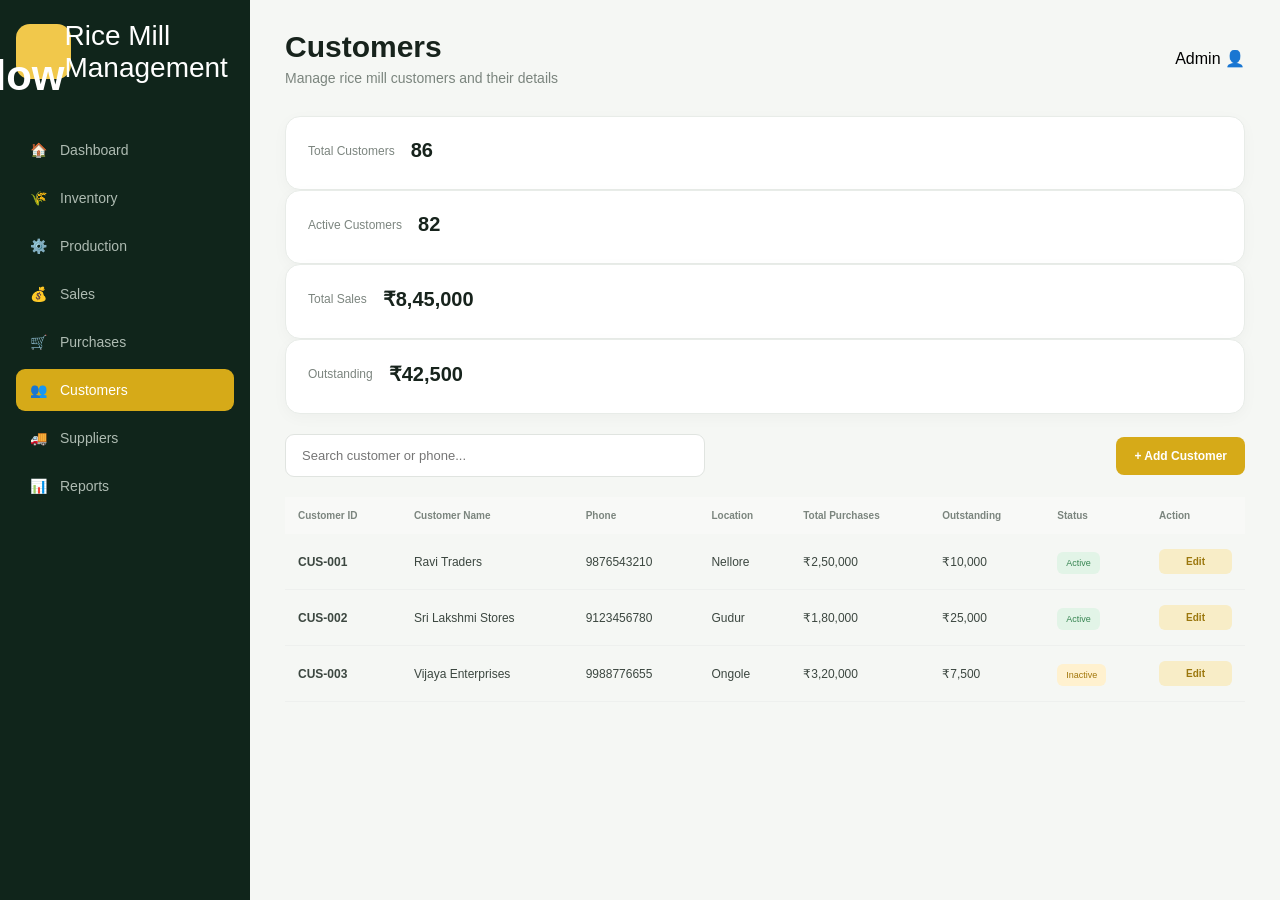
==== GrainFlow/pages/customers.html @ d4a40ebb "Add files via upload" ====
<!doctype html>
<html lang="en">
  <head>
    <meta charset="UTF-8" />
    <meta name="viewport" content="width=device-width, initial-scale=1.0" />

    <title>Customers - GrainFlow</title>

    <link rel="stylesheet" href="../CSS/style.css" />
  </head>

  <body>
    <!-- SIDEBAR -->
    <div class="sidebar">
      <div class="logo">
        <h2>🌾 GrainFlow</h2>
        <p>Rice Mill Management</p>
      </div>

      <nav class="sidebar-menu">
        <a href="../HTML/dashboard.html"> 🏠 <span>Dashboard</span> </a>

        <a href="../HTML/inventory.html"> 🌾 <span>Inventory</span> </a>

        <a href="production.html"> ⚙️ <span>Production</span> </a>

        <a href="sales.html"> 💰 <span>Sales</span> </a>

        <a href="purchases.html"> 🛒 <span>Purchases</span> </a>

        <a href="customers.html" class="active"> 👥 <span>Customers</span> </a>

        <a href="suppliers.html"> 🚚 <span>Suppliers</span> </a>

        <a href="reports.html"> 📊 <span>Reports</span> </a>
      </nav>
    </div>

    <!-- MAIN CONTENT -->
    <div class="main-content">
      <!-- TOPBAR -->
      <div class="topbar">
        <div>
          <h1>Customers</h1>
          <p>Manage rice mill customers and their details</p>
        </div>

        <div class="admin-profile">
          <span>Admin</span>
          👤
        </div>
      </div>

      <!-- SUMMARY -->
      <div class="stats-grid">
        <div class="stat-card">
          <p>Total Customers</p>
          <h2 id="totalCustomers">86</h2>
        </div>

        <div class="stat-card">
          <p>Active Customers</p>
          <h2 id="activeCustomers">82</h2>
        </div>

        <div class="stat-card">
          <p>Total Sales</p>
          <h2 id="customerSales">₹8,45,000</h2>
        </div>

        <div class="stat-card">
          <p>Outstanding</p>
          <h2 id="outstandingAmount">₹42,500</h2>
        </div>
      </div>

      <!-- ACTION BAR -->
      <div class="inventory-actions">
        <div class="search-box">
          <input
            type="text"
            id="customerSearch"
            placeholder="Search customer or phone..."
          />
        </div>

        <div class="action-buttons">
          <button class="add-stock-btn" onclick="openCustomerModal()">
            + Add Customer
          </button>
        </div>
      </div>

      <!-- CUSTOMER TABLE -->
      <div class="table-container">
        <table id="customerTable">
          <thead>
            <tr>
              <th>Customer ID</th>
              <th>Customer Name</th>
              <th>Phone</th>
              <th>Location</th>
              <th>Total Purchases</th>
              <th>Outstanding</th>
              <th>Status</th>
              <th>Action</th>
            </tr>
          </thead>

          <tbody>
            <tr>
              <td><strong>CUS-001</strong></td>
              <td>Ravi Traders</td>
              <td>9876543210</td>
              <td>Nellore</td>
              <td>₹2,50,000</td>
              <td>₹10,000</td>
              <td>
                <span class="status completed"> Active </span>
              </td>
              <td>
                <button class="edit-btn">Edit</button>
              </td>
            </tr>

            <tr>
              <td><strong>CUS-002</strong></td>
              <td>Sri Lakshmi Stores</td>
              <td>9123456780</td>
              <td>Gudur</td>
              <td>₹1,80,000</td>
              <td>₹25,000</td>
              <td>
                <span class="status completed"> Active </span>
              </td>
              <td>
                <button class="edit-btn">Edit</button>
              </td>
            </tr>

            <tr>
              <td><strong>CUS-003</strong></td>
              <td>Vijaya Enterprises</td>
              <td>9988776655</td>
              <td>Ongole</td>
              <td>₹3,20,000</td>
              <td>₹7,500</td>
              <td>
                <span class="status pending"> Inactive </span>
              </td>
              <td>
                <button class="edit-btn">Edit</button>
              </td>
            </tr>
          </tbody>
        </table>
      </div>
    </div>
  </body>
</html>
---- GrainFlow/CSS/style.css ----
* {
  margin: 0;
  padding: 0;
  box-sizing: border-box;
  font-family: Arial, sans-serif;
}

body {
  min-height: 100vh;
  background: #f5f7f4;
}

.login-container {
  display: flex;
  min-height: 100vh;
}

/* LEFT IMAGE */

.login-image {
  width: 55%;
  background-image: url("../images/grainflow.jpg");
  background-size: cover;
  background-position: center;
  position: relative;
}

.overlay {
  position: absolute;
  inset: 0;
  background: linear-gradient(90deg, rgba(0, 0, 0, 0.7), rgba(0, 0, 0, 0.2));

  display: flex;
  flex-direction: column;
  justify-content: center;
  padding: 60px;
  color: white;
}

.overlay h1 {
  font-size: 52px;
  margin-bottom: 12px;
}

.overlay p {
  font-size: 18px;
}

/* LOGIN BOX */

.login-box {
  width: 45%;
  background: white;

  display: flex;
  flex-direction: column;
  justify-content: center;

  padding: 70px;
}

.logo {
  width: 55px;
  height: 55px;

  display: flex;
  align-items: center;
  justify-content: center;

  background: #f1c84b;
  border-radius: 14px;

  font-size: 28px;
  margin-bottom: 25px;
}

.login-box h2 {
  font-size: 32px;
  color: #222;
  margin-bottom: 8px;
}

.subtitle {
  color: #777;
  margin-bottom: 35px;
}

/* FORM */

form label {
  display: block;
  margin-bottom: 8px;
  font-size: 14px;
  font-weight: 600;
  color: #333;
}

input[type="email"],
input[type="password"] {
  width: 100%;
  padding: 14px;

  border: 1px solid #ddd;
  border-radius: 8px;

  margin-bottom: 20px;
  outline: none;
}

input:focus {
  border-color: #d6a900;
}

.options {
  display: flex;
  justify-content: space-between;
  align-items: center;

  font-size: 13px;
  margin-bottom: 25px;
}

.remember {
  display: flex !important;
  gap: 6px;
  align-items: center;
  margin: 0 !important;
}

.options a {
  text-decoration: none;
  color: #b58b00;
}

button {
  width: 100%;
  padding: 14px;

  border: none;
  border-radius: 8px;

  background: #d6aa18;
  color: white;

  font-size: 16px;
  font-weight: bold;

  cursor: pointer;
}

button:hover {
  background: #b88f0c;
}

.footer-text {
  text-align: center;
  color: #999;
  font-size: 12px;
  margin-top: 35px;
}

/* MOBILE */

@media (max-width: 768px) {
  .login-container {
    flex-direction: column;
  }

  .login-image {
    width: 100%;
    height: 250px;
  }

  .login-box {
    width: 100%;
    padding: 40px 25px;
  }

  .overlay {
    padding: 30px;
  }

  .overlay h1 {
    font-size: 38px;
  }
}

/* =========================================
   GRAINFLOW DASHBOARD
   ========================================= */

.dashboard {
  display: flex;
  min-height: 100vh;
  background: #f5f7f4;
}

/* SIDEBAR */

.sidebar {
  width: 250px;
  min-height: 100vh;
  background: #10251b;
  color: white;
  padding: 24px 16px;
  display: flex;
  flex-direction: column;
  position: fixed;
  left: 0;
  top: 0;
  bottom: 0;
}

.brand {
  display: flex;
  align-items: center;
  gap: 12px;
  padding: 5px 10px 28px;
  border-bottom: 1px solid rgba(255, 255, 255, 0.1);
}

.brand-icon {
  width: 42px;
  height: 42px;
  background: #d6aa18;
  border-radius: 12px;
  display: flex;
  align-items: center;
  justify-content: center;
  font-size: 22px;
}

.brand h2 {
  font-size: 21px;
  margin: 0;
}

.brand span {
  display: block;
  color: #9ba99f;
  font-size: 9px;
  margin-top: 3px;
}

/* SIDEBAR MENU */

.sidebar-menu {
  margin-top: 25px;
}

.sidebar a {
  text-decoration: none;
  color: #aebbb2;
}

.sidebar-menu a,
.sidebar-bottom a {
  display: flex;
  align-items: center;
  gap: 13px;
  padding: 13px 14px;
  margin-bottom: 6px;
  border-radius: 9px;
  font-size: 14px;
  transition: 0.3s;
}

.sidebar-menu a:hover,
.sidebar-bottom a:hover,
.sidebar-menu a.active {
  background: #d6aa18;
  color: white;
}

.sidebar-bottom {
  margin-top: auto;
  border-top: 1px solid rgba(255, 255, 255, 0.1);
  padding-top: 15px;
}

/* MAIN CONTENT */

.main-content {
  margin-left: 250px;
  width: calc(100% - 250px);
  padding: 30px 35px;
}

/* TOP BAR */

.topbar {
  display: flex;
  justify-content: space-between;
  align-items: center;
  margin-bottom: 30px;
}

.topbar h1 {
  font-size: 30px;
  color: #17231c;
  margin-bottom: 6px;
}

.topbar p {
  color: #7b857e;
  font-size: 14px;
}

.profile {
  display: flex;
  align-items: center;
  gap: 10px;
}

.profile-icon {
  width: 43px;
  height: 43px;
  background: #d6aa18;
  border-radius: 50%;
  display: flex;
  align-items: center;
  justify-content: center;
  color: white;
  font-weight: bold;
}

.profile strong {
  display: block;
  font-size: 14px;
  color: #26332b;
}

.profile small {
  color: #89938d;
  font-size: 11px;
}

/* STAT CARDS */

.stats {
  display: grid;
  grid-template-columns: repeat(4, 1fr);
  gap: 18px;
  margin-bottom: 25px;
}

.stat-card {
  background: white;
  border-radius: 15px;
  padding: 22px;
  display: flex;
  align-items: center;
  gap: 16px;
  border: 1px solid #e8ece8;
  box-shadow: 0 4px 15px rgba(0, 0, 0, 0.03);
}

.stat-icon {
  width: 50px;
  height: 50px;
  border-radius: 12px;
  background: #f8edc7;
  display: flex;
  align-items: center;
  justify-content: center;
  font-size: 23px;
}

.stat-card p {
  color: #7c857f;
  font-size: 12px;
  margin-bottom: 5px;
}

.stat-card h2 {
  font-size: 20px;
  color: #17231c;
  margin-bottom: 5px;
}

.stat-card span {
  color: #4c9a68;
  font-size: 10px;
}

/* DASHBOARD GRID */

.dashboard-grid {
  display: grid;
  grid-template-columns: 1.5fr 1fr;
  gap: 20px;
  margin-bottom: 20px;
}

.panel {
  background: white;
  border: 1px solid #e8ece8;
  border-radius: 15px;
  padding: 22px;
  box-shadow: 0 4px 15px rgba(0, 0, 0, 0.03);
}

.panel-header {
  display: flex;
  justify-content: space-between;
  align-items: center;
  margin-bottom: 20px;
}

.panel-header h3 {
  color: #1d2b22;
  font-size: 17px;
  margin-bottom: 4px;
}

.panel-header p {
  color: #89938d;
  font-size: 11px;
}

.panel-header select {
  padding: 7px 12px;
  border: 1px solid #ddd;
  border-radius: 7px;
  background: white;
}

/* SIMPLE CHART */

.chart-placeholder {
  height: 220px;
  display: flex;
  align-items: end;
  justify-content: space-around;
  gap: 15px;
  padding: 20px 10px 5px;
  border-bottom: 1px solid #e5e8e5;
}

.bar {
  width: 11%;
  background: #d6aa18;
  border-radius: 7px 7px 0 0;
  position: relative;
  min-height: 40px;
}

.bar span {
  position: absolute;
  top: 100%;
  left: 50%;
  transform: translateX(-50%);
  margin-top: 8px;
  font-size: 10px;
  color: #8b948e;
}

.b1 {
  height: 45%;
}
.b2 {
  height: 60%;
}
.b3 {
  height: 52%;
}
.b4 {
  height: 75%;
}
.b5 {
  height: 65%;
}
.b6 {
  height: 88%;
}

/* LOW STOCK */

.alert-count {
  background: #f9e2df;
  color: #c44c42;
  width: 28px;
  height: 28px;
  border-radius: 50%;
  display: flex;
  align-items: center;
  justify-content: center;
  font-size: 12px;
  font-weight: bold;
}

.stock-item {
  display: flex;
  justify-content: space-between;
  align-items: center;
  padding: 14px 0;
  border-bottom: 1px solid #eef0ee;
}

.stock-item:last-child {
  border-bottom: none;
}

.stock-item strong {
  display: block;
  font-size: 13px;
  color: #27342c;
}

.stock-item small {
  display: block;
  color: #929a95;
  font-size: 10px;
  margin-top: 4px;
}

.danger,
.warning {
  padding: 6px 9px;
  border-radius: 6px;
  font-size: 9px;
}

.danger {
  background: #fce7e5;
  color: #c24b42;
}

.warning {
  background: #fff3d2;
  color: #a57a09;
}

/* TRANSACTIONS */

.transactions {
  margin-bottom: 30px;
}

.view-btn {
  border: none;
  background: #f8edc7;
  color: #9b770d;
  padding: 8px 13px;
  border-radius: 7px;
  cursor: pointer;
  font-size: 11px;
}

.table-container {
  overflow-x: auto;
}

table {
  width: 100%;
  border-collapse: collapse;
}

th {
  text-align: left;
  background: #f8f9f7;
  color: #7b857e;
  font-size: 10px;
  padding: 13px;
}

td {
  padding: 15px 13px;
  border-bottom: 1px solid #eef0ee;
  font-size: 12px;
  color: #3c4740;
}

.status {
  padding: 6px 9px;
  border-radius: 6px;
  font-size: 9px;
}

.completed {
  background: #e2f4e7;
  color: #398653;
}

.pending {
  background: #fff1cf;
  color: #a2760a;
}

/* RESPONSIVE */

@media (max-width: 1100px) {
  .stats {
    grid-template-columns: repeat(2, 1fr);
  }

  .dashboard-grid {
    grid-template-columns: 1fr;
  }
}

@media (max-width: 768px) {
  .sidebar {
    width: 70px;
    padding: 20px 10px;
  }

  .brand div:not(.brand-icon),
  .sidebar a span {
    display: none;
  }

  .brand {
    border: none;
    padding: 0;
    justify-content: center;
  }

  .sidebar-menu a,
  .sidebar-bottom a {
    justify-content: center;
  }

  .main-content {
    margin-left: 70px;
    width: calc(100% - 70px);
    padding: 20px;
  }

  .stats {
    grid-template-columns: 1fr;
  }

  .topbar {
    align-items: flex-start;
  }

  .profile {
    display: none;
  }
}

/* =========================================
   INVENTORY ACTIONS
   ========================================= */

.inventory-actions {
  display: flex;
  justify-content: space-between;
  align-items: center;
  gap: 20px;
  margin: 20px 0;
}

.search-box {
  flex: 1;
}

.search-box input {
  width: 100%;
  max-width: 420px;
  padding: 13px 16px;
  border: 1px solid #e0e4e0;
  border-radius: 9px;
  outline: none;
  background: white;
  font-size: 13px;
}

.search-box input:focus {
  border-color: #d6aa18;
}

.action-buttons {
  display: flex;
  gap: 10px;
}

.add-stock-btn,
.stock-out-btn {
  width: auto;
  min-width: 125px;
  padding: 12px 18px;
  border: none;
  border-radius: 8px;
  color: white;
  font-size: 12px;
  font-weight: 600;
  cursor: pointer;
}

.add-stock-btn {
  background: #d6aa18;
}

.add-stock-btn:hover {
  background: #b88f0c;
}

.stock-out-btn {
  background: #10251b;
}

.stock-out-btn:hover {
  background: #1d3a2b;
}

/* EDIT BUTTON */

.edit-btn {
  border: none;
  background: #f8edc7;
  color: #9b770d;
  padding: 7px 14px;
  border-radius: 6px;
  font-size: 10px;
  cursor: pointer;
}

.edit-btn:hover {
  background: #d6aa18;
  color: white;
}

/* INVENTORY MODAL */

.modal-overlay {
  display: none;
  position: fixed;
  inset: 0;
  background: rgba(0, 0, 0, 0.55);
  align-items: center;
  justify-content: center;
  z-index: 1000;
}

.modal {
  width: 450px;
  max-width: 90%;
  background: white;
  border-radius: 16px;
  padding: 25px;
  box-shadow: 0 15px 50px rgba(0, 0, 0, 0.2);
}

.modal-header {
  display: flex;
  justify-content: space-between;
  align-items: flex-start;
  margin-bottom: 22px;
}

.modal-header h2 {
  margin: 0 0 5px;
  color: #1d2b22;
  font-size: 21px;
}

.modal-header p {
  margin: 0;
  color: #89938d;
  font-size: 11px;
}

.close-btn {
  width: 32px;
  height: 32px;
  border: none;
  background: #f2f3f1;
  color: #555;
  border-radius: 50%;
  font-size: 20px;
  cursor: pointer;
}

.modal form label {
  margin-top: 12px;
}

.modal form input,
.modal form select {
  width: 100%;
  padding: 12px;
  border: 1px solid #ddd;
  border-radius: 8px;
  margin-bottom: 8px;
  outline: none;
  background: white;
}

.modal form input:focus,
.modal form select:focus {
  border-color: #d6aa18;
}

.modal-buttons {
  display: flex;
  justify-content: flex-end;
  gap: 10px;
  margin-top: 20px;
}

.modal-buttons button {
  width: auto;
}

.cancel-btn {
  padding: 12px 18px;
  border: 1px solid #ddd;
  background: white;
  color: #555;
  border-radius: 8px;
  cursor: pointer;
}

/* mobile-view */

@media (max-width: 768px) {
  .inventory-actions {
    flex-direction: column;
    align-items: stretch;
  }

  .search-box input {
    max-width: 100%;
  }

  .action-buttons {
    width: 100%;
  }

  .action-buttons button {
    flex: 1;
  }

  .modal {
    width: 95%;
  }
}
/* =========================
   REPORTS
========================= */

#reportType {
  width: 100%;
  max-width: 300px;
  padding: 12px 15px;
  border: 1px solid #e0e4e0;
  border-radius: 9px;
  background: white;
  outline: none;
  font-size: 13px;
}

.report-bars {
  margin-top: 20px;
}

.report-row {
  display: grid;
  grid-template-columns: 40px 1fr 65px;
  align-items: center;
  gap: 12px;
  margin-bottom: 18px;
  font-size: 12px;
}

.report-row .bar {
  height: 9px;
  background: #eef0ec;
  border-radius: 10px;
  overflow: hidden;
}

.report-row .bar span {
  display: block;
  height: 100%;
  background: #d6aa18;
  border-radius: 10px;
}

.report-summary {
  display: grid;
  gap: 15px;
  margin-top: 20px;
}

.report-summary div {
  display: flex;
  justify-content: space-between;
  padding: 13px;
  background: #f7f8f6;
  border-radius: 8px;
}

.report-summary span {
  color: #7d8781;
  font-size: 12px;
}

.report-summary strong {
  color: #1d2b22;
  font-size: 13px;
}

.report-table-card {
  margin-top: 20px;
}
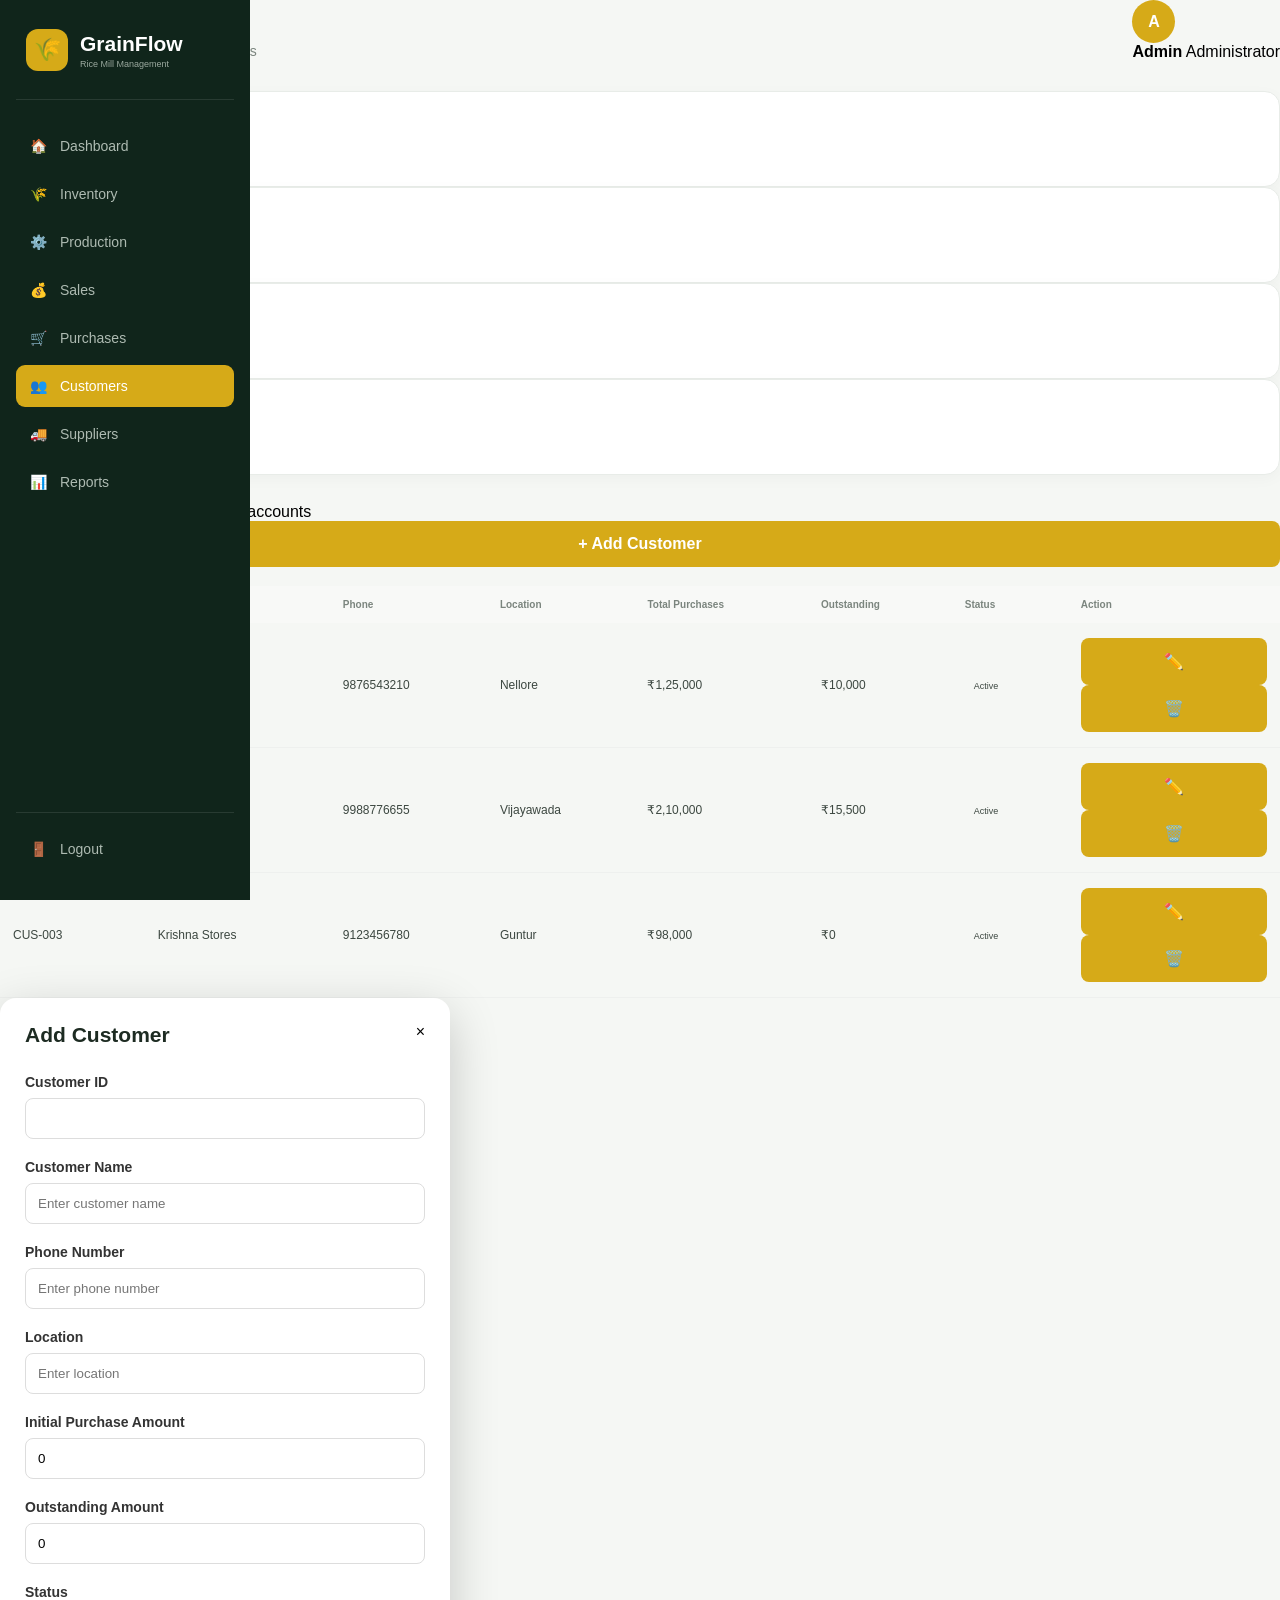
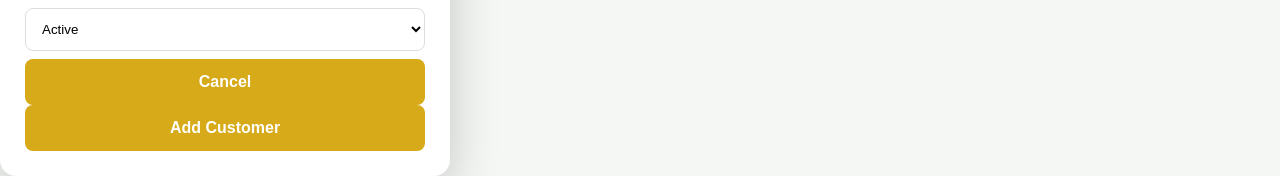
==== commit 8849484a: "Refactor customers.html for improved layout and design Updated the structure and styling of the cust" ====
--- a/GrainFlow/pages/customers.html
+++ b/GrainFlow/pages/customers.html
@@ -1,160 +1,349 @@
-<!doctype html>
+<!DOCTYPE html>
 <html lang="en">
-  <head>
-    <meta charset="UTF-8" />
-    <meta name="viewport" content="width=device-width, initial-scale=1.0" />
-
+<head>
+    <meta charset="UTF-8">
+    <meta name="viewport" content="width=device-width, initial-scale=1.0">
     <title>Customers - GrainFlow</title>
 
-    <link rel="stylesheet" href="../CSS/style.css" />
-  </head>
-
-  <body>
+    <link rel="stylesheet" href="../CSS/style.css">
+</head>
+
+<body>
+
+<div class="dashboard-layout">
+
     <!-- SIDEBAR -->
-    <div class="sidebar">
-      <div class="logo">
-        <h2>🌾 GrainFlow</h2>
-        <p>Rice Mill Management</p>
-      </div>
-
-      <nav class="sidebar-menu">
-        <a href="../HTML/dashboard.html"> 🏠 <span>Dashboard</span> </a>
-
-        <a href="../HTML/inventory.html"> 🌾 <span>Inventory</span> </a>
-
-        <a href="production.html"> ⚙️ <span>Production</span> </a>
-
-        <a href="sales.html"> 💰 <span>Sales</span> </a>
-
-        <a href="purchases.html"> 🛒 <span>Purchases</span> </a>
-
-        <a href="customers.html" class="active"> 👥 <span>Customers</span> </a>
-
-        <a href="suppliers.html"> 🚚 <span>Suppliers</span> </a>
-
-        <a href="reports.html"> 📊 <span>Reports</span> </a>
-      </nav>
+    <aside class="sidebar">
+
+        <div class="brand">
+            <div class="brand-icon">🌾</div>
+            <div>
+                <h2>GrainFlow</h2>
+                <span>Rice Mill Management</span>
+            </div>
+        </div>
+
+        <nav class="sidebar-menu">
+
+            <a href="../HTML/dashboard.html">
+                🏠 <span>Dashboard</span>
+            </a>
+
+            <a href="../HTML/inventory.html">
+                🌾 <span>Inventory</span>
+            </a>
+
+            <a href="production.html">
+                ⚙️ <span>Production</span>
+            </a>
+
+            <a href="sales.html">
+                💰 <span>Sales</span>
+            </a>
+
+            <a href="purchases.html">
+                🛒 <span>Purchases</span>
+            </a>
+
+            <a href="customers.html" class="active">
+                👥 <span>Customers</span>
+            </a>
+
+            <a href="suppliers.html">
+                🚚 <span>Suppliers</span>
+            </a>
+
+            <a href="reports.html">
+                📊 <span>Reports</span>
+            </a>
+
+        </nav>
+
+        <div class="sidebar-bottom">
+            <a href="../index.html">
+                🚪 <span>Logout</span>
+            </a>
+        </div>
+
+    </aside>
+
+
+    <!-- MAIN CONTENT -->
+    <main class="page-content">
+
+        <!-- TOP BAR -->
+        <header class="topbar">
+
+            <div>
+                <h1>Customers</h1>
+                <p>Manage customers and their transactions</p>
+            </div>
+
+            <div class="admin-profile">
+                <div class="profile-icon">A</div>
+
+                <div>
+                    <strong>Admin</strong>
+                    <span>Administrator</span>
+                </div>
+            </div>
+
+        </header>
+
+
+        <!-- SUMMARY CARDS -->
+        <section class="stats-grid">
+
+            <div class="stat-card">
+                <span class="stat-icon">👥</span>
+                <div>
+                    <p>Total Customers</p>
+                    <h2 id="totalCustomers">86</h2>
+                </div>
+            </div>
+
+            <div class="stat-card">
+                <span class="stat-icon">✅</span>
+                <div>
+                    <p>Active Customers</p>
+                    <h2 id="activeCustomers">82</h2>
+                </div>
+            </div>
+
+            <div class="stat-card">
+                <span class="stat-icon">💰</span>
+                <div>
+                    <p>Total Sales</p>
+                    <h2 id="customerSales">₹8,45,000</h2>
+                </div>
+            </div>
+
+            <div class="stat-card">
+                <span class="stat-icon">⏳</span>
+                <div>
+                    <p>Outstanding</p>
+                    <h2 id="outstandingAmount">₹42,500</h2>
+                </div>
+            </div>
+
+        </section>
+
+
+        <!-- CUSTOMER SECTION -->
+        <section class="content-card">
+
+            <div class="section-header">
+
+                <div>
+                    <h2>Customer Records</h2>
+                    <p>Manage customer information and accounts</p>
+                </div>
+
+                <button class="primary-btn" onclick="openCustomerModal()">
+                    + Add Customer
+                </button>
+
+            </div>
+
+
+            <!-- SEARCH -->
+            <div class="search-filter">
+
+                <input
+                    type="text"
+                    id="customerSearch"
+                    placeholder="Search customers..."
+                    onkeyup="searchCustomers()"
+                >
+
+            </div>
+
+
+            <!-- TABLE -->
+            <div class="table-container">
+
+                <table id="customerTable">
+
+                    <thead>
+                        <tr>
+                            <th>Customer ID</th>
+                            <th>Name</th>
+                            <th>Phone</th>
+                            <th>Location</th>
+                            <th>Total Purchases</th>
+                            <th>Outstanding</th>
+                            <th>Status</th>
+                            <th>Action</th>
+                        </tr>
+                    </thead>
+
+                    <tbody>
+
+                        <tr>
+                            <td>CUS-001</td>
+                            <td>Ramesh Kumar</td>
+                            <td>9876543210</td>
+                            <td>Nellore</td>
+                            <td>₹1,25,000</td>
+                            <td>₹10,000</td>
+                            <td>
+                                <span class="status paid">Active</span>
+                            </td>
+                            <td>
+                                <button class="action-btn">✏️</button>
+                                <button class="action-btn">🗑️</button>
+                            </td>
+                        </tr>
+
+                        <tr>
+                            <td>CUS-002</td>
+                            <td>Suresh Traders</td>
+                            <td>9988776655</td>
+                            <td>Vijayawada</td>
+                            <td>₹2,10,000</td>
+                            <td>₹15,500</td>
+                            <td>
+                                <span class="status paid">Active</span>
+                            </td>
+                            <td>
+                                <button class="action-btn">✏️</button>
+                                <button class="action-btn">🗑️</button>
+                            </td>
+                        </tr>
+
+                        <tr>
+                            <td>CUS-003</td>
+                            <td>Krishna Stores</td>
+                            <td>9123456780</td>
+                            <td>Guntur</td>
+                            <td>₹98,000</td>
+                            <td>₹0</td>
+                            <td>
+                                <span class="status paid">Active</span>
+                            </td>
+                            <td>
+                                <button class="action-btn">✏️</button>
+                                <button class="action-btn">🗑️</button>
+                            </td>
+                        </tr>
+
+                    </tbody>
+
+                </table>
+
+            </div>
+
+        </section>
+
+    </main>
+
+</div>
+
+
+<!-- ADD CUSTOMER MODAL -->
+<div id="customerModal" class="modal">
+
+    <div class="modal-content">
+
+        <div class="modal-header">
+            <h2>Add Customer</h2>
+            <span class="close" onclick="closeCustomerModal()">&times;</span>
+        </div>
+
+        <form id="customerForm">
+
+            <div class="form-group">
+                <label>Customer ID</label>
+                <input type="text" id="customerId" required>
+            </div>
+
+            <div class="form-group">
+                <label>Customer Name</label>
+                <input
+                    type="text"
+                    id="customerName"
+                    placeholder="Enter customer name"
+                    required
+                >
+            </div>
+
+            <div class="form-group">
+                <label>Phone Number</label>
+                <input
+                    type="tel"
+                    id="customerPhone"
+                    placeholder="Enter phone number"
+                    required
+                >
+            </div>
+
+            <div class="form-group">
+                <label>Location</label>
+                <input
+                    type="text"
+                    id="customerLocation"
+                    placeholder="Enter location"
+                    required
+                >
+            </div>
+
+            <div class="form-group">
+                <label>Initial Purchase Amount</label>
+                <input
+                    type="number"
+                    id="initialPurchase"
+                    min="0"
+                    value="0"
+                >
+            </div>
+
+            <div class="form-group">
+                <label>Outstanding Amount</label>
+                <input
+                    type="number"
+                    id="initialOutstanding"
+                    min="0"
+                    value="0"
+                >
+            </div>
+
+            <div class="form-group">
+                <label>Status</label>
+
+                <select id="customerStatus">
+                    <option value="Active">Active</option>
+                    <option value="Inactive">Inactive</option>
+                </select>
+
+            </div>
+
+            <div class="modal-actions">
+
+                <button
+                    type="button"
+                    class="secondary-btn"
+                    onclick="closeCustomerModal()"
+                >
+                    Cancel
+                </button>
+
+                <button
+                    type="submit"
+                    class="primary-btn"
+                >
+                    Add Customer
+                </button>
+
+            </div>
+
+        </form>
+
     </div>
 
-    <!-- MAIN CONTENT -->
-    <div class="main-content">
-      <!-- TOPBAR -->
-      <div class="topbar">
-        <div>
-          <h1>Customers</h1>
-          <p>Manage rice mill customers and their details</p>
-        </div>
-
-        <div class="admin-profile">
-          <span>Admin</span>
-          👤
-        </div>
-      </div>
-
-      <!-- SUMMARY -->
-      <div class="stats-grid">
-        <div class="stat-card">
-          <p>Total Customers</p>
-          <h2 id="totalCustomers">86</h2>
-        </div>
-
-        <div class="stat-card">
-          <p>Active Customers</p>
-          <h2 id="activeCustomers">82</h2>
-        </div>
-
-        <div class="stat-card">
-          <p>Total Sales</p>
-          <h2 id="customerSales">₹8,45,000</h2>
-        </div>
-
-        <div class="stat-card">
-          <p>Outstanding</p>
-          <h2 id="outstandingAmount">₹42,500</h2>
-        </div>
-      </div>
-
-      <!-- ACTION BAR -->
-      <div class="inventory-actions">
-        <div class="search-box">
-          <input
-            type="text"
-            id="customerSearch"
-            placeholder="Search customer or phone..."
-          />
-        </div>
-
-        <div class="action-buttons">
-          <button class="add-stock-btn" onclick="openCustomerModal()">
-            + Add Customer
-          </button>
-        </div>
-      </div>
-
-      <!-- CUSTOMER TABLE -->
-      <div class="table-container">
-        <table id="customerTable">
-          <thead>
-            <tr>
-              <th>Customer ID</th>
-              <th>Customer Name</th>
-              <th>Phone</th>
-              <th>Location</th>
-              <th>Total Purchases</th>
-              <th>Outstanding</th>
-              <th>Status</th>
-              <th>Action</th>
-            </tr>
-          </thead>
-
-          <tbody>
-            <tr>
-              <td><strong>CUS-001</strong></td>
-              <td>Ravi Traders</td>
-              <td>9876543210</td>
-              <td>Nellore</td>
-              <td>₹2,50,000</td>
-              <td>₹10,000</td>
-              <td>
-                <span class="status completed"> Active </span>
-              </td>
-              <td>
-                <button class="edit-btn">Edit</button>
-              </td>
-            </tr>
-
-            <tr>
-              <td><strong>CUS-002</strong></td>
-              <td>Sri Lakshmi Stores</td>
-              <td>9123456780</td>
-              <td>Gudur</td>
-              <td>₹1,80,000</td>
-              <td>₹25,000</td>
-              <td>
-                <span class="status completed"> Active </span>
-              </td>
-              <td>
-                <button class="edit-btn">Edit</button>
-              </td>
-            </tr>
-
-            <tr>
-              <td><strong>CUS-003</strong></td>
-              <td>Vijaya Enterprises</td>
-              <td>9988776655</td>
-              <td>Ongole</td>
-              <td>₹3,20,000</td>
-              <td>₹7,500</td>
-              <td>
-                <span class="status pending"> Inactive </span>
-              </td>
-              <td>
-                <button class="edit-btn">Edit</button>
-              </td>
-            </tr>
-          </tbody>
-        </table>
-      </div>
-    </div>
-  </body>
+</div>
+
+
+<script src="../js/customers.js"></script>
+
+</body>
 </html>
